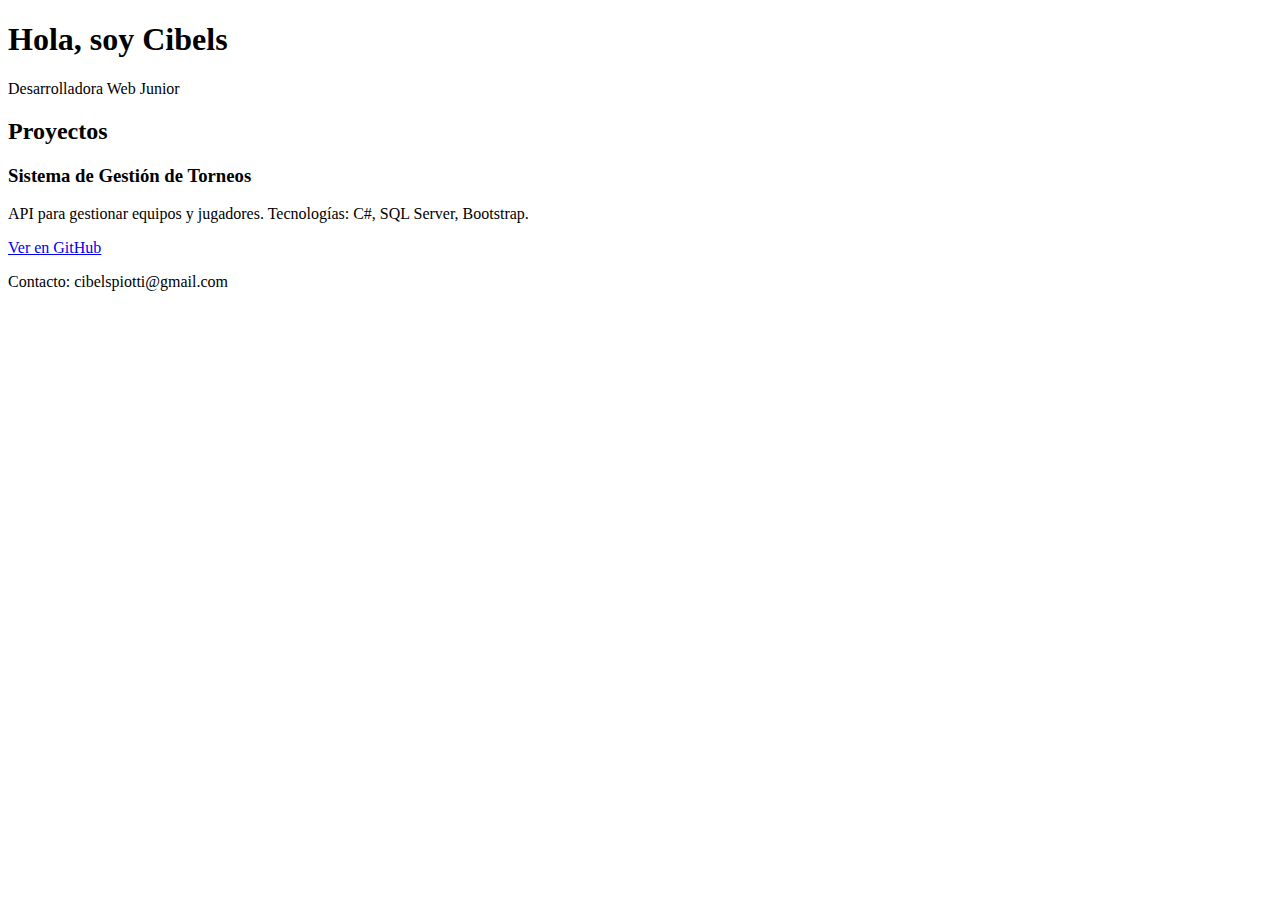
==== index.html @ faef34af "index" ====
<!DOCTYPE html>
<html lang="en">
<head>
    <meta charset="UTF-8">
    <meta name="viewport" content="width=device-width, initial-scale=1.0">
    <link rel="stylesheet" type="text/css" href="../css/index.css">
    <title>CibelsPiotti</title>
</head>
<body>
    <header>
        <h1>Hola, soy Cibels</h1>
        <p>Desarrolladora Web Junior</p>
    </header>
    <section id="proyectos">
        <h2>Proyectos</h2>
        <div>
            <h3>Sistema de Gestión de Torneos</h3>
            <p>API para gestionar equipos y jugadores. Tecnologías: C#, SQL Server, Bootstrap.</p>
            <a href="https://github.com/Cibels412010/proyecto-torneos">Ver en GitHub</a>
        </div>
    </section>
    <footer>
        <p>Contacto: cibelspiotti@gmail.com</p>
    </footer>
</body>
</html>
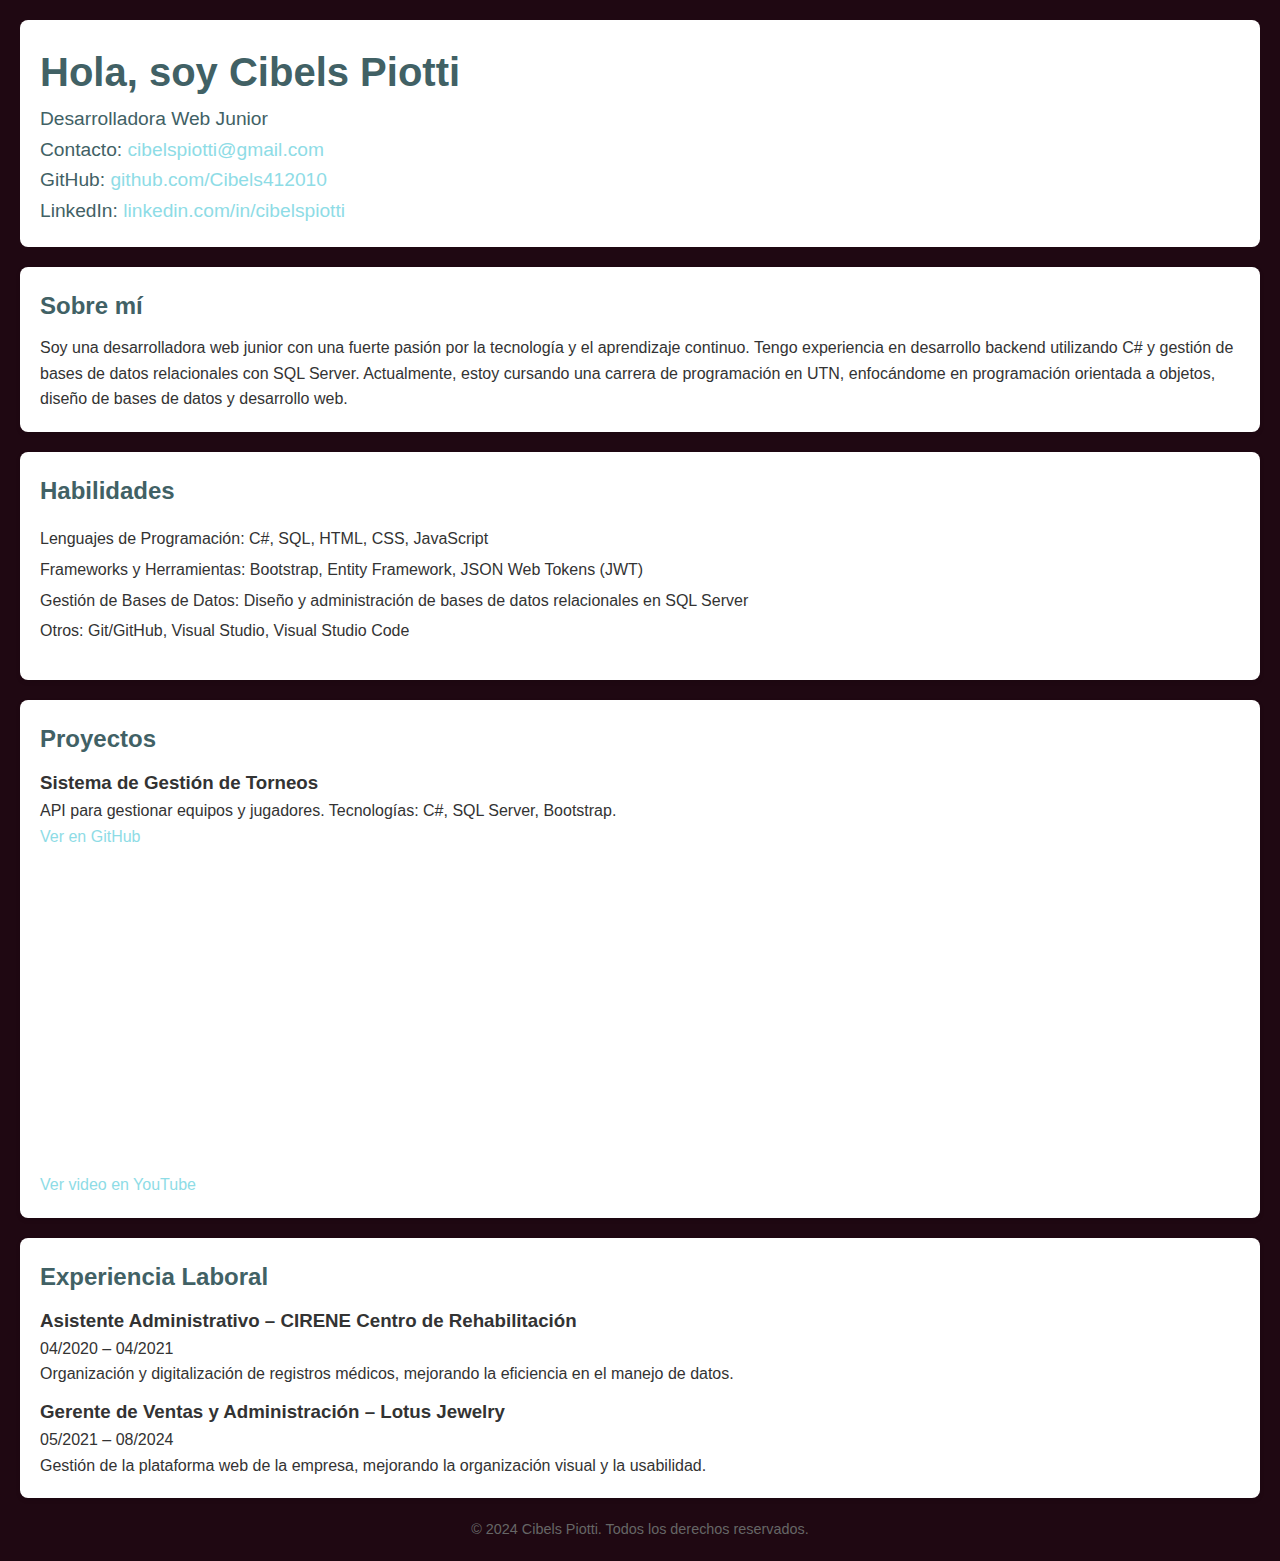
==== commit a02c5866: "first changes" ====
--- a/index.html
+++ b/index.html
@@ -3,24 +3,67 @@
 <head>
     <meta charset="UTF-8">
     <meta name="viewport" content="width=device-width, initial-scale=1.0">
-    <link rel="stylesheet" type="text/css" href="../css/index.css">
-    <title>CibelsPiotti</title>
+    <link rel="stylesheet" type="text/css" href="../css/styles.css">
+    <title>Cibels Piotti - Portfolio</title>
 </head>
 <body>
     <header>
-        <h1>Hola, soy Cibels</h1>
+        <h1>Hola, soy Cibels Piotti</h1>
         <p>Desarrolladora Web Junior</p>
+        <p>Contacto: <a href="mailto:cibelspiotti@gmail.com">cibelspiotti@gmail.com</a></p>
+        <p>GitHub: <a href="https://github.com/Cibels412010">github.com/Cibels412010</a></p>
+        <p>LinkedIn: <a href="https://linkedin.com/in/cibelspiotti">linkedin.com/in/cibelspiotti</a></p>
     </header>
-    <section id="proyectos">
+    
+    <section id="about">
+        <h2>Sobre mí</h2>
+        <p>Soy una desarrolladora web junior con una fuerte pasión por la tecnología y el aprendizaje continuo. Tengo experiencia en desarrollo backend utilizando C# y gestión de bases de datos relacionales con SQL Server. Actualmente, estoy cursando una carrera de programación en UTN, enfocándome en programación orientada a objetos, diseño de bases de datos y desarrollo web.</p>
+    </section>
+
+    <section id="skills">
+        <h2>Habilidades</h2>
+        <ul>
+            <li>Lenguajes de Programación: C#, SQL, HTML, CSS, JavaScript</li>
+            <li>Frameworks y Herramientas: Bootstrap, Entity Framework, JSON Web Tokens (JWT)</li>
+            <li>Gestión de Bases de Datos: Diseño y administración de bases de datos relacionales en SQL Server</li>
+            <li>Otros: Git/GitHub, Visual Studio, Visual Studio Code</li>
+        </ul>
+    </section>
+
+    <section id="projects">
         <h2>Proyectos</h2>
         <div>
             <h3>Sistema de Gestión de Torneos</h3>
             <p>API para gestionar equipos y jugadores. Tecnologías: C#, SQL Server, Bootstrap.</p>
-            <a href="https://github.com/Cibels412010/proyecto-torneos">Ver en GitHub</a>
+            <a href="https://github.com/Cibels412010/Torneo">Ver en GitHub</a>
+            <div class="video-container">
+                <iframe width="560" height="315" src="https://www.youtube.com/embed/TxNIXF7Zhr8" frameborder="0" allowfullscreen></iframe>
+            </div>
+            <p><a href="https://youtu.be/TxNIXF7Zhr8" target="_blank">Ver video en YouTube</a></p>
+        </div>
+        <!-- <div>
+            <h3>Simulador de Inventario</h3>
+            <p>Proyecto académico que conecta una base de datos SQL Server a un backend en C#.</p>
+            <a href="https://github.com/Cibels412010/simulador-inventario">Ver en GitHub</a>
+        </div> -->
+    </section>
+
+    <section id="experience">
+        <h2>Experiencia Laboral</h2>
+        <div>
+            <h3>Asistente Administrativo – CIRENE Centro de Rehabilitación</h3>
+            <p>04/2020 – 04/2021</p>
+            <p>Organización y digitalización de registros médicos, mejorando la eficiencia en el manejo de datos.</p>
+        </div>
+        <div>
+            <h3>Gerente de Ventas y Administración – Lotus Jewelry</h3>
+            <p>05/2021 – 08/2024</p>
+            <p>Gestión de la plataforma web de la empresa, mejorando la organización visual y la usabilidad.</p>
         </div>
     </section>
+
     <footer>
-        <p>Contacto: cibelspiotti@gmail.com</p>
+        <p>&copy; 2024 Cibels Piotti. Todos los derechos reservados.</p>
     </footer>
 </body>
 </html>--- a/css/styles.css
+++ b/css/styles.css
@@ -0,0 +1,74 @@
+/* index.css */
+
+/* Reset some default styles */
+body, h1, h2, h3, p {
+    margin: 0;
+    padding: 0;
+}
+
+body {
+    font-family: Arial, sans-serif;
+    line-height: 1.6;
+    background-color: #1F0812;
+    color: #333;
+    padding: 20px;
+}
+
+header {
+    background: white;
+    color: #416165;
+    padding: 20px;
+    text-align: left;
+    border-radius: 8px;
+}
+
+header h1 {
+    font-size: 2.5em;
+}
+
+header p {
+    font-size: 1.2em;
+}
+
+section {
+    margin: 20px 0;
+    padding: 20px;
+    background: white;
+    border-radius: 8px;
+    box-shadow: 0 2px 5px rgba(0, 0, 0, 0.1);
+}
+
+h2 {
+    color:#416165;
+    margin-bottom: 10px;
+}
+
+h3 {
+    margin-top: 10px;
+    color: #333;
+}
+
+ul {
+    list-style-type: none;
+    padding: 0;
+}
+
+ul li {
+    margin: 5px 0;
+}
+
+a {
+    color: #8EDCE6;
+    text-decoration: none;
+}
+
+a:hover {
+    text-decoration: underline;
+}
+
+footer {
+    text-align: center;
+    margin-top: 20px;
+    font-size: 0.9em;
+    color: #666;
+}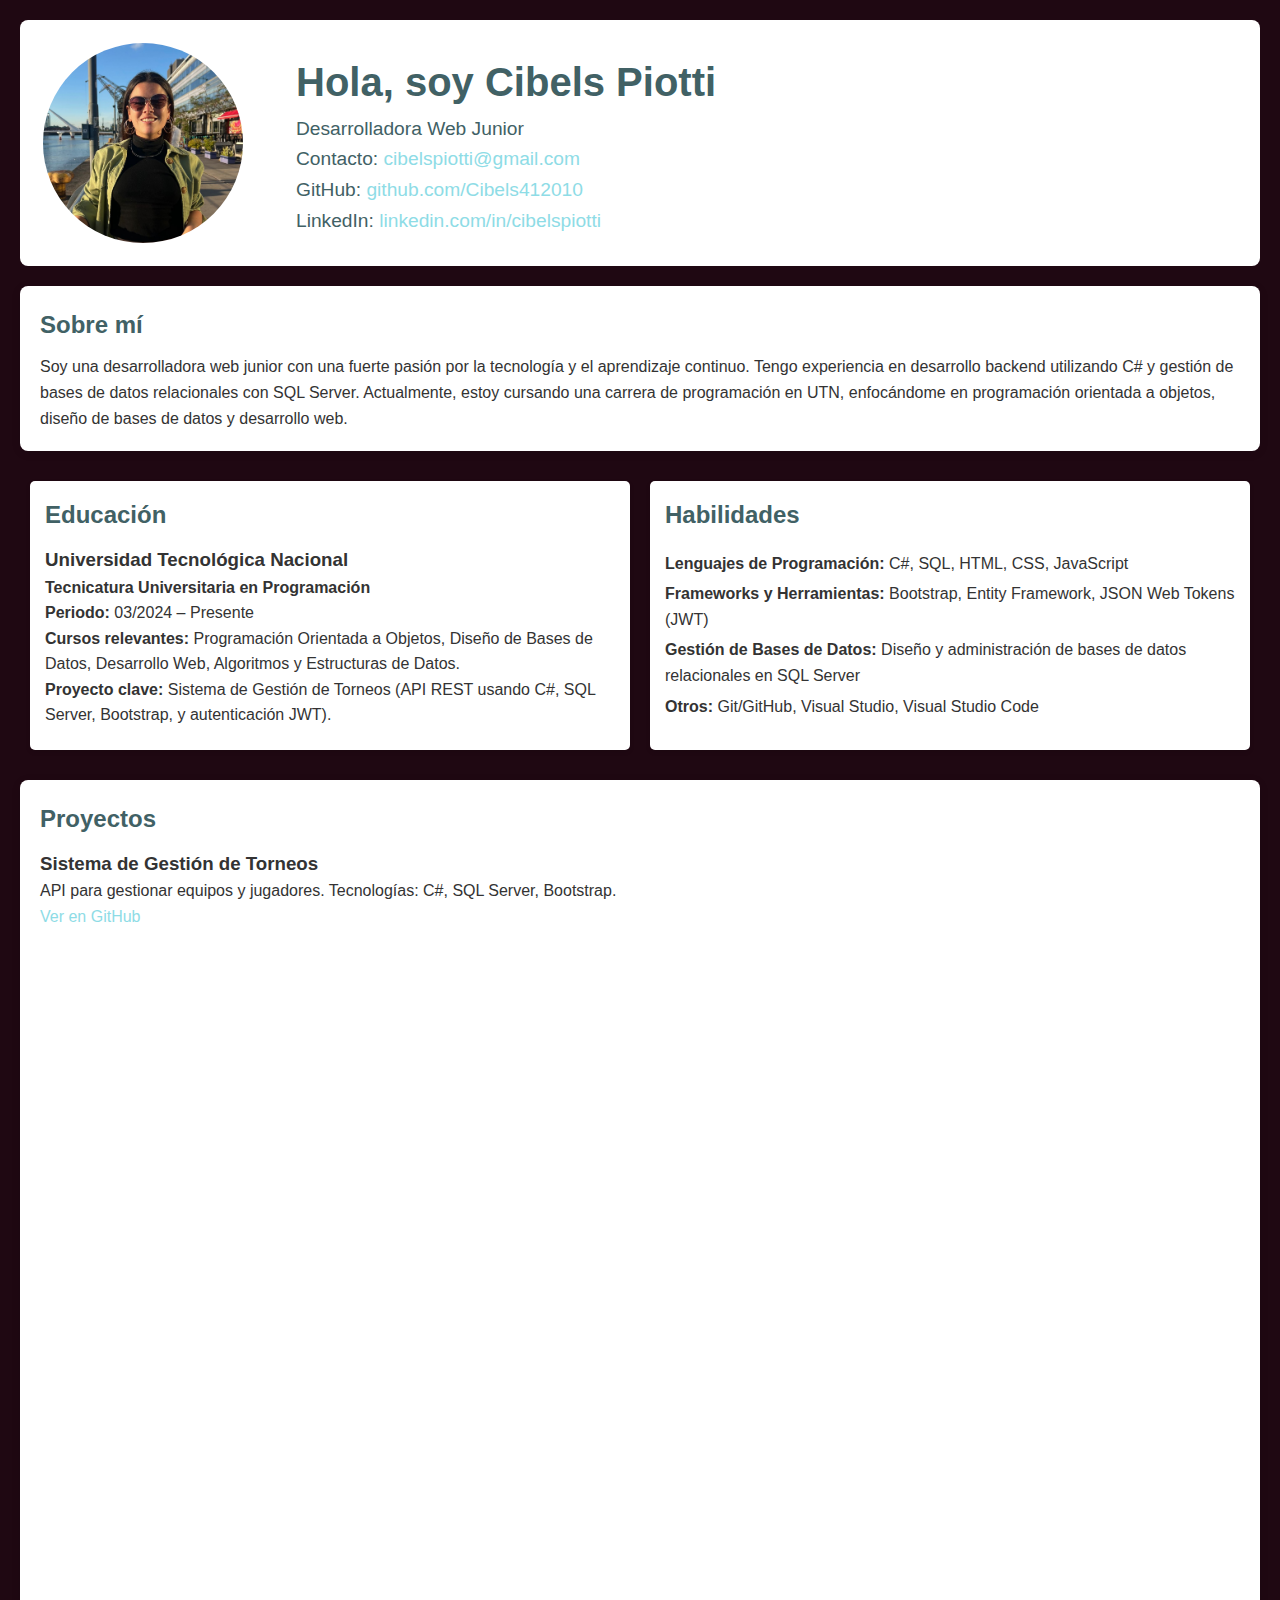
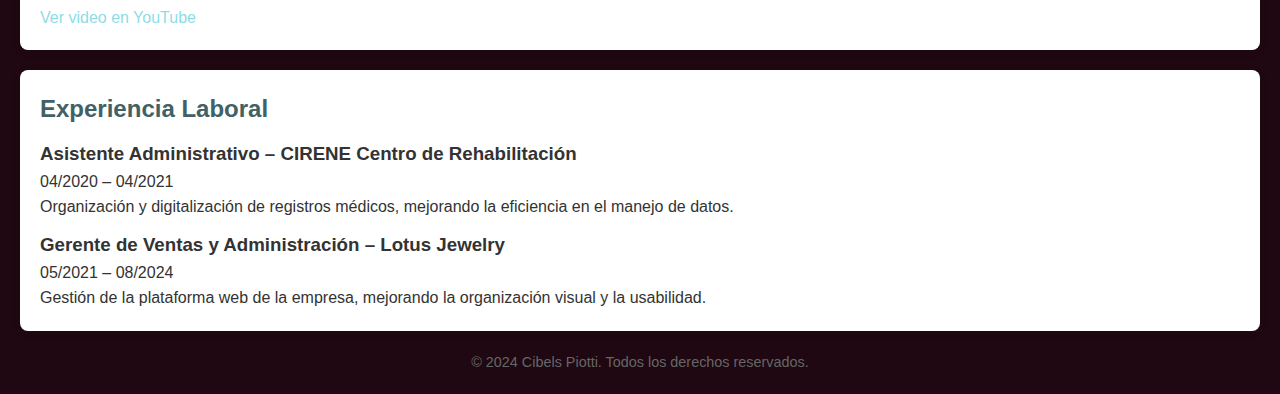
==== commit 5d59c331: "commit" ====
--- a/index.html
+++ b/index.html
@@ -3,32 +3,51 @@
 <head>
     <meta charset="UTF-8">
     <meta name="viewport" content="width=device-width, initial-scale=1.0">
-    <link rel="stylesheet" type="text/css" href="../css/styles.css">
+    <link rel="stylesheet" type="text/css" href="../styles.css">
     <title>Cibels Piotti - Portfolio</title>
 </head>
 <body>
     <header>
-        <h1>Hola, soy Cibels Piotti</h1>
-        <p>Desarrolladora Web Junior</p>
-        <p>Contacto: <a href="mailto:cibelspiotti@gmail.com">cibelspiotti@gmail.com</a></p>
-        <p>GitHub: <a href="https://github.com/Cibels412010">github.com/Cibels412010</a></p>
-        <p>LinkedIn: <a href="https://linkedin.com/in/cibelspiotti">linkedin.com/in/cibelspiotti</a></p>
+        <div class="header-container">
+            <img src="images/2PerfilPicture.jpeg" alt="Cibels Piotti" class="profile-pic">
+            <div class="header-text">
+                <h1>Hola, soy Cibels Piotti</h1>
+                <p>Desarrolladora Web Junior</p>
+                <p>Contacto: <a href="mailto:cibelspiotti@gmail.com">cibelspiotti@gmail.com</a></p>
+                <p>GitHub: <a href="https://github.com/Cibels412010">github.com/Cibels412010</a></p>
+                <p>LinkedIn: <a href="https://linkedin.com/in/cibelspiotti">linkedin.com/in/cibelspiotti</a></p>
+            </div>
+        </div>
     </header>
     
     <section id="about">
         <h2>Sobre mí</h2>
         <p>Soy una desarrolladora web junior con una fuerte pasión por la tecnología y el aprendizaje continuo. Tengo experiencia en desarrollo backend utilizando C# y gestión de bases de datos relacionales con SQL Server. Actualmente, estoy cursando una carrera de programación en UTN, enfocándome en programación orientada a objetos, diseño de bases de datos y desarrollo web.</p>
     </section>
+    <div id="skills-education">
 
-    <section id="skills">
-        <h2>Habilidades</h2>
-        <ul>
-            <li>Lenguajes de Programación: C#, SQL, HTML, CSS, JavaScript</li>
-            <li>Frameworks y Herramientas: Bootstrap, Entity Framework, JSON Web Tokens (JWT)</li>
-            <li>Gestión de Bases de Datos: Diseño y administración de bases de datos relacionales en SQL Server</li>
-            <li>Otros: Git/GitHub, Visual Studio, Visual Studio Code</li>
-        </ul>
-    </section>
+        <section id="education" class="card">
+            <div >
+            <h2>Educación</h2>
+                <h3>Universidad Tecnológica Nacional</h3>
+                <p><strong>Tecnicatura Universitaria en Programación</strong></p>
+                <p><strong>Periodo:</strong> 03/2024 – Presente</p>
+                <p><strong>Cursos relevantes:</strong> Programación Orientada a Objetos, Diseño de Bases de Datos, Desarrollo Web, Algoritmos y Estructuras de Datos.</p>
+                <p><strong>Proyecto clave:</strong> Sistema de Gestión de Torneos (API REST usando C#, SQL Server, Bootstrap, y autenticación JWT).</p>
+            </div>
+        </section>
+        <section id="skills" class="card">
+            <div >
+                <h2>Habilidades</h2>
+                <ul>
+                    <li><strong>Lenguajes de Programación:</strong> C#, SQL, HTML, CSS, JavaScript</li>
+                    <li><strong>Frameworks y Herramientas:</strong> Bootstrap, Entity Framework, JSON Web Tokens (JWT)</li>
+                    <li><strong>Gestión de Bases de Datos:</strong> Diseño y administración de bases de datos relacionales en SQL Server</li>
+                    <li><strong>Otros: </strong>Git/GitHub, Visual Studio, Visual Studio Code</li>
+                </ul>
+            </div>
+        </section>
+    </div>
 
     <section id="projects">
         <h2>Proyectos</h2>
--- a/styles.css
+++ b/styles.css
@@ -0,0 +1,116 @@
+/* index.css */
+
+/* Reset some default styles */
+body, h1, h2, h3, p {
+    margin: 0;
+    padding: 0;
+}
+
+body {
+    font-family: Arial, sans-serif;
+    line-height: 1.6;
+    background-color: #1F0812;
+    color: #333;
+    padding: 20px;
+}
+
+header {
+    background: white;
+    color: #416165;
+    padding: 20px;
+    text-align: left;
+    border-radius: 8px;
+}
+
+header h1 {
+    font-size: 2.5em;
+}
+
+header p {
+    font-size: 1.2em;
+}
+
+section {
+    margin: 20px 0;
+    padding: 20px;
+    background: white;
+    border-radius: 8px; /* Bordes redondeados */
+    box-shadow: 0 2px 10px rgba(0, 0, 0, 0.1);
+}
+.header-container {
+    display: flex; /* Utiliza flexbox para alinear los elementos */
+    align-items: center; /* Centra verticalmente los elementos */
+}
+
+.profile-pic {
+    width: 200px; /* Ajusta el tamaño según sea necesario */
+    height: auto; /* Mantiene la proporción de la imagen */
+    border-radius: 50%; /* Hace que la imagen sea circular */
+    margin-right: 50px; /* Espacio entre la imagen y el texto */
+    border: 3px solid white;
+}
+
+
+
+h2 {
+    color:#416165;
+    margin-bottom: 10px;
+}
+
+h3 {
+    margin-top: 10px;
+    color: #333;
+}
+
+ul {
+    list-style-type: none;
+    padding: 0;
+}
+
+ul li {
+    margin: 5px 0;
+}
+
+a {
+    color: #8EDCE6;
+    text-decoration: none;
+}
+#skills-education {
+    display: flex; /* Utiliza flexbox para alinear las secciones */
+    justify-content: space-between; /* Espacio entre las secciones */
+    margin: 0px; /* Margen alrededor de la sección */
+}
+
+.card {
+    flex: 1; /* Permite que las tarjetas ocupen el mismo espacio */
+    margin: 10px; /* Margen entre las tarjetas */
+    padding: 15px;
+    border-radius: 5px; /* Bordes redondeados */
+    box-shadow: 0 2px 5px rgba(0, 0, 0, 0.1); /* Sombra para un efecto de elevación */
+}
+
+a:hover {
+    text-decoration: underline;
+}
+
+.video-container {
+    position: relative;
+    padding-bottom: 56.25%; /* 16:9 Aspect Ratio */
+    height: 0;
+    overflow: hidden;
+}
+
+.video-container iframe {
+    position: absolute;
+    top: 0;
+    left: 0;
+    width: 100%;
+    height: 100%;
+}
+
+footer {
+    text-align: center;
+    margin-top: 20px;
+    font-size: 0.9em;
+    color: #666;
+}